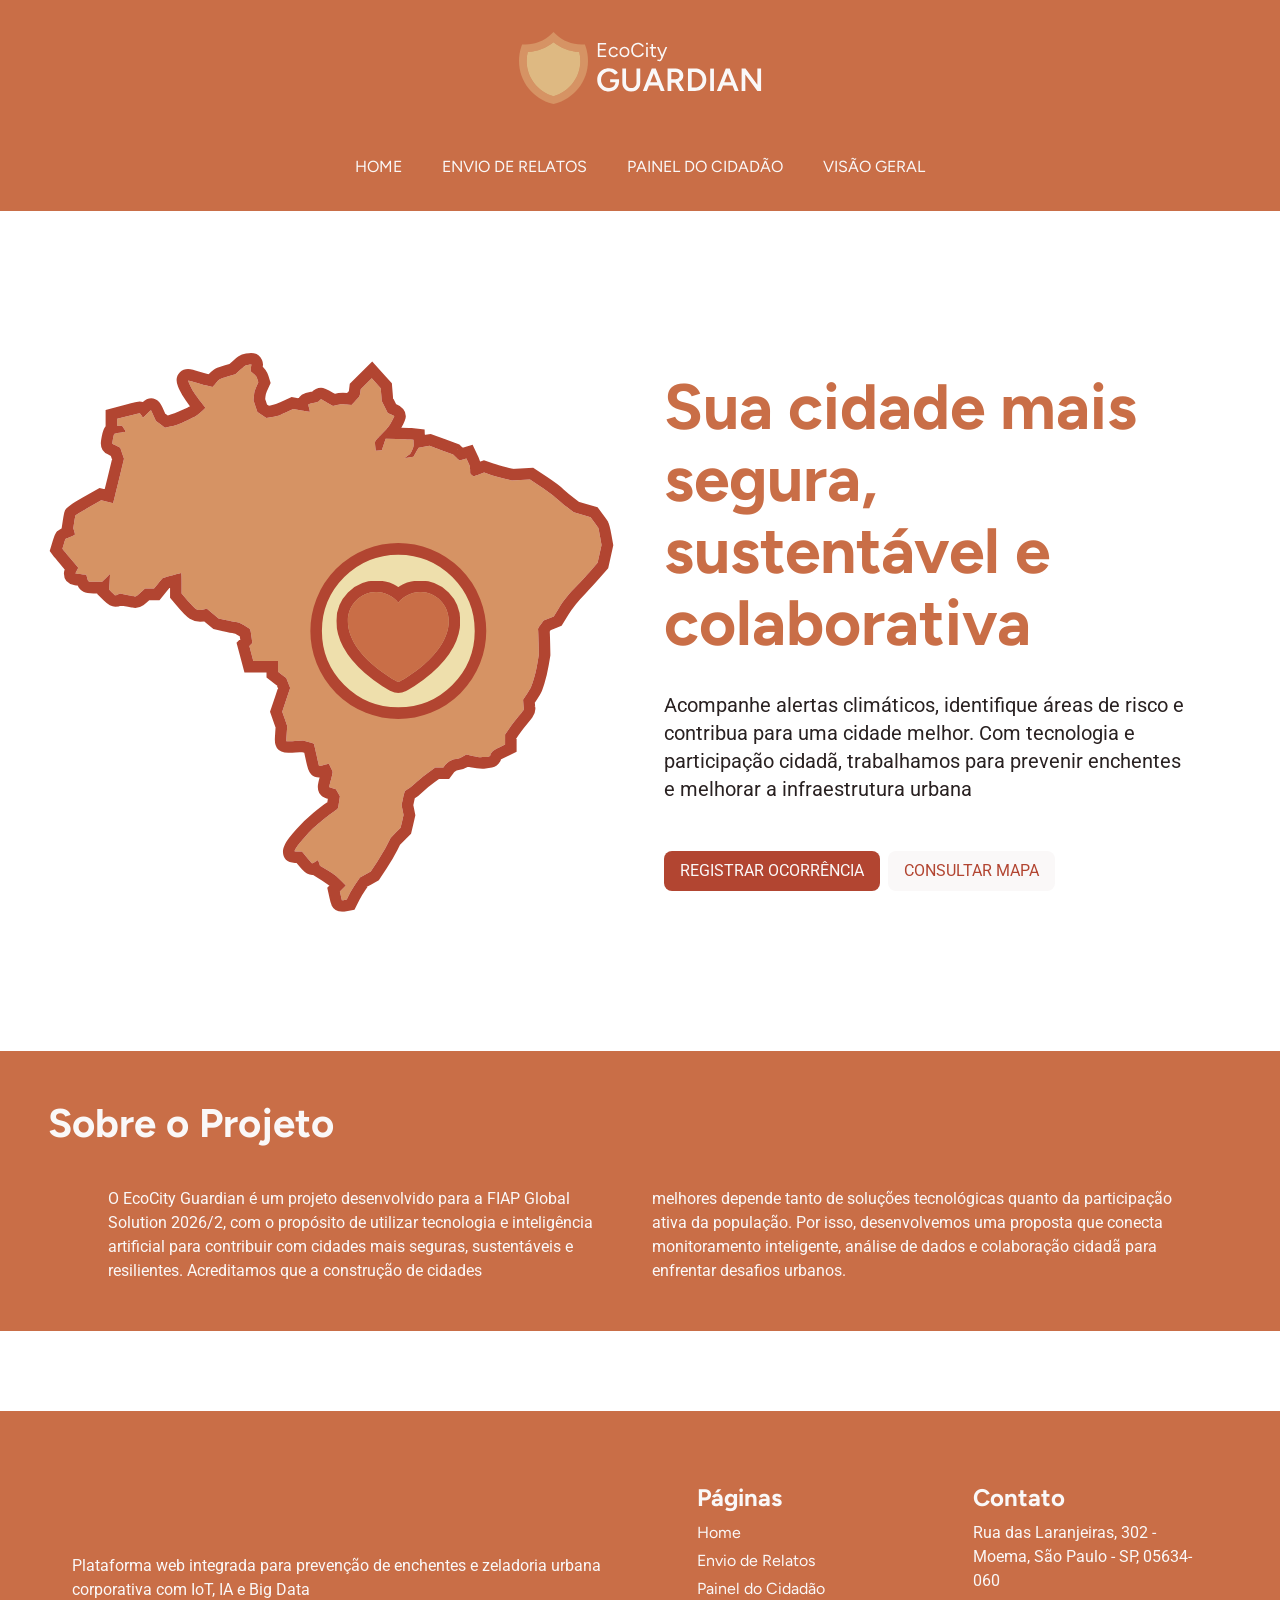
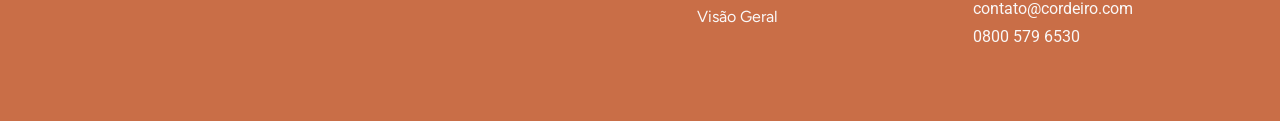
==== frontend/index.html @ 17b219f8 "Adição do frontend" ====
<!DOCTYPE html>
<html lang="pt-br">

<head>
    <meta charset="UTF-8">
    <meta name="viewport" content="width=device-width, initial-scale=1.0">
    <title>EcoCity Guardian</title>
    <link rel="stylesheet" href="./css/style.css">
    <link rel="shortcut icon" href="favicon.ico" type="image/x-icon">
    <link rel="preconnect" href="https://fonts.googleapis.com">
    <link rel="preconnect" href="https://fonts.gstatic.com" crossorigin>
    <link href="https://fonts.googleapis.com/css2?family=Figtree:wght@300..900&family=Roboto:wght@100..900&display=swap" rel="stylesheet">
</head>

<body>
    <header class="navbarBg">
        <div class="navbar">
            <a href="index.html"><img src="./img/svg/Logo.svg" alt=""></a>
            <nav>
                <ul class="fonteNav n1">
                    <li><a href="index.html">Home</a></li>
                    <li><a href="#areasAtuacao">Envio de Relatos</a></li>
                    <li><a href="#beneficios">Painel do Cidadão</a></li>
                    <li><a href="#agendamento">Visão Geral</a></li>
                </ul>
            </nav>
        </div>
    </header>
    <main>
        <div class="secaoCover container">
            <!-- <div class="secaoImagem" id="imgCover" src="./img/jpg/coverBg.jpg" alt="Cuidando da sua comunicação com carinho e atenção"></div> -->
            <img id="imageCover" src="./img/svg/coverBg.svg" alt="">

            <div class="coverDireita">
                <div class="coverTexto">
                    <h1>Sua cidade mais segura, sustentável e colaborativa</h1>
                    <p class="fonte2--L">Acompanhe alertas climáticos, identifique áreas de risco e contribua para uma cidade melhor. Com tecnologia e participação cidadã, trabalhamos para prevenir enchentes e melhorar a infraestrutura urbana</p>
                </div>
                <div class="coverBotoes">
                    <a href="#agendamento">
                        <button class="botaoPrimario fonteBotao">
                            Registrar Ocorrência
                        </button>
                    </a>
                    <a href="">
                        <button class="botaoSecundario fonteBotao">
                            Consultar Mapa
                        </button>
                    </a>
                </div>

            </div>

        </div>
        <div class="sobreBg">
            <div class="secaoSobreMim container n1">
                <h2>
                    Sobre o Projeto
                </h2>
                <div class="sobreConteudo">
                    <p>O EcoCity Guardian é um projeto desenvolvido para a FIAP Global Solution 2026/2, com o propósito de utilizar tecnologia e inteligência artificial para contribuir com cidades mais seguras, sustentáveis e resilientes.
                        Acreditamos que a construção de cidades
                    </p>
                    <p>melhores depende tanto de soluções tecnológicas quanto da participação ativa da população. Por isso, desenvolvemos uma proposta que conecta monitoramento inteligente, análise de dados e colaboração cidadã para enfrentar desafios urbanos.
                    </p>
                </div>

            </div>
        </div>

        <!--<div class="cadastroAgendamento container">
             <div class="secaoCadastro" id="cadastro">
                <div class="cadastroTitulos">
                    <h2 id="form" class="p5">Cadastre-se</h2>
                    <p>Já possui cadastro? Agende seu horário <a href="#" class="linkNormal">aqui</a></p>
                </div>

                <form id="form-usuarios" class="formHome">
                    <input type="hidden" id="usuario-id">
                    <label for="nome">Nome:</label>
                    <input type="text" id="nome" name="nome" placeholder="Digite o nome" required>
                    <label for="cpf">CPF:</label>
                    <input type="text" id="cpf" name="cpf" placeholder="Digite o cpf" required>
                    <label for="telCel">Telefone Celular:</label>
                    <input type="text" id="telCel" name="telCel" placeholder="Digite o telefone" required>
                    <label for="email">Email:</label>
                    <input type="email" id="email" name="email" placeholder="Digite o e-mail" required>
                    <div></div>
                    <button type="submit" id="btn-salvar" class="botaoSecundario p5">Salvar</button>
                </form>
            </div> 
        </div> -->
    </main>
    <footer class="footerBg n1">
        <div class="secaoFooter container fonte2--M">
            <div>
                <img src="./img/svg/logo.svg" alt="">
                <p>
                    Plataforma web integrada para prevenção de enchentes e zeladoria urbana corporativa com IoT, IA e Big Data
                </p>
            </div>
            <div>
                <h5>Páginas</h5>
                <ul>
                    <li><a href="#" class="linkBranco">Home</a></li>
                    <li><a href="#" class="linkBranco">Envio de Relatos</a></li>
                    <li><a href="#" class="linkBranco">Painel do Cidadão</a></li>
                    <li><a href="#" class="linkBranco">Visão Geral</a></li>
                </ul>
            </div>
            <div>
                <h5>Contato</h5>
                <ul>
                    <li>Rua das Laranjeiras, 302 - Moema, São Paulo - SP, 05634-060</li>
                    <li>contato@cordeiro.com</li>
                    <li>0800 579 6530</li>
                </ul>
            </div>
        </div>
    </footer>
    <script src="./js/script.js"></script>
    <script src="./js/app.js"></script>
</body>

</html>
---- frontend/css/style.css ----
@import "./global/reset.css";
@import "./global/global.css";
@import "./global/navbar.css";
@import "./global/cores.css";
@import "./global/tipografias.css";
@import "./cover/cover.css";
@import "./global/footer.css";
@import "./cadastro/cadastroAgendamento.css";
@import "./sobreMim/sobreMim.css"
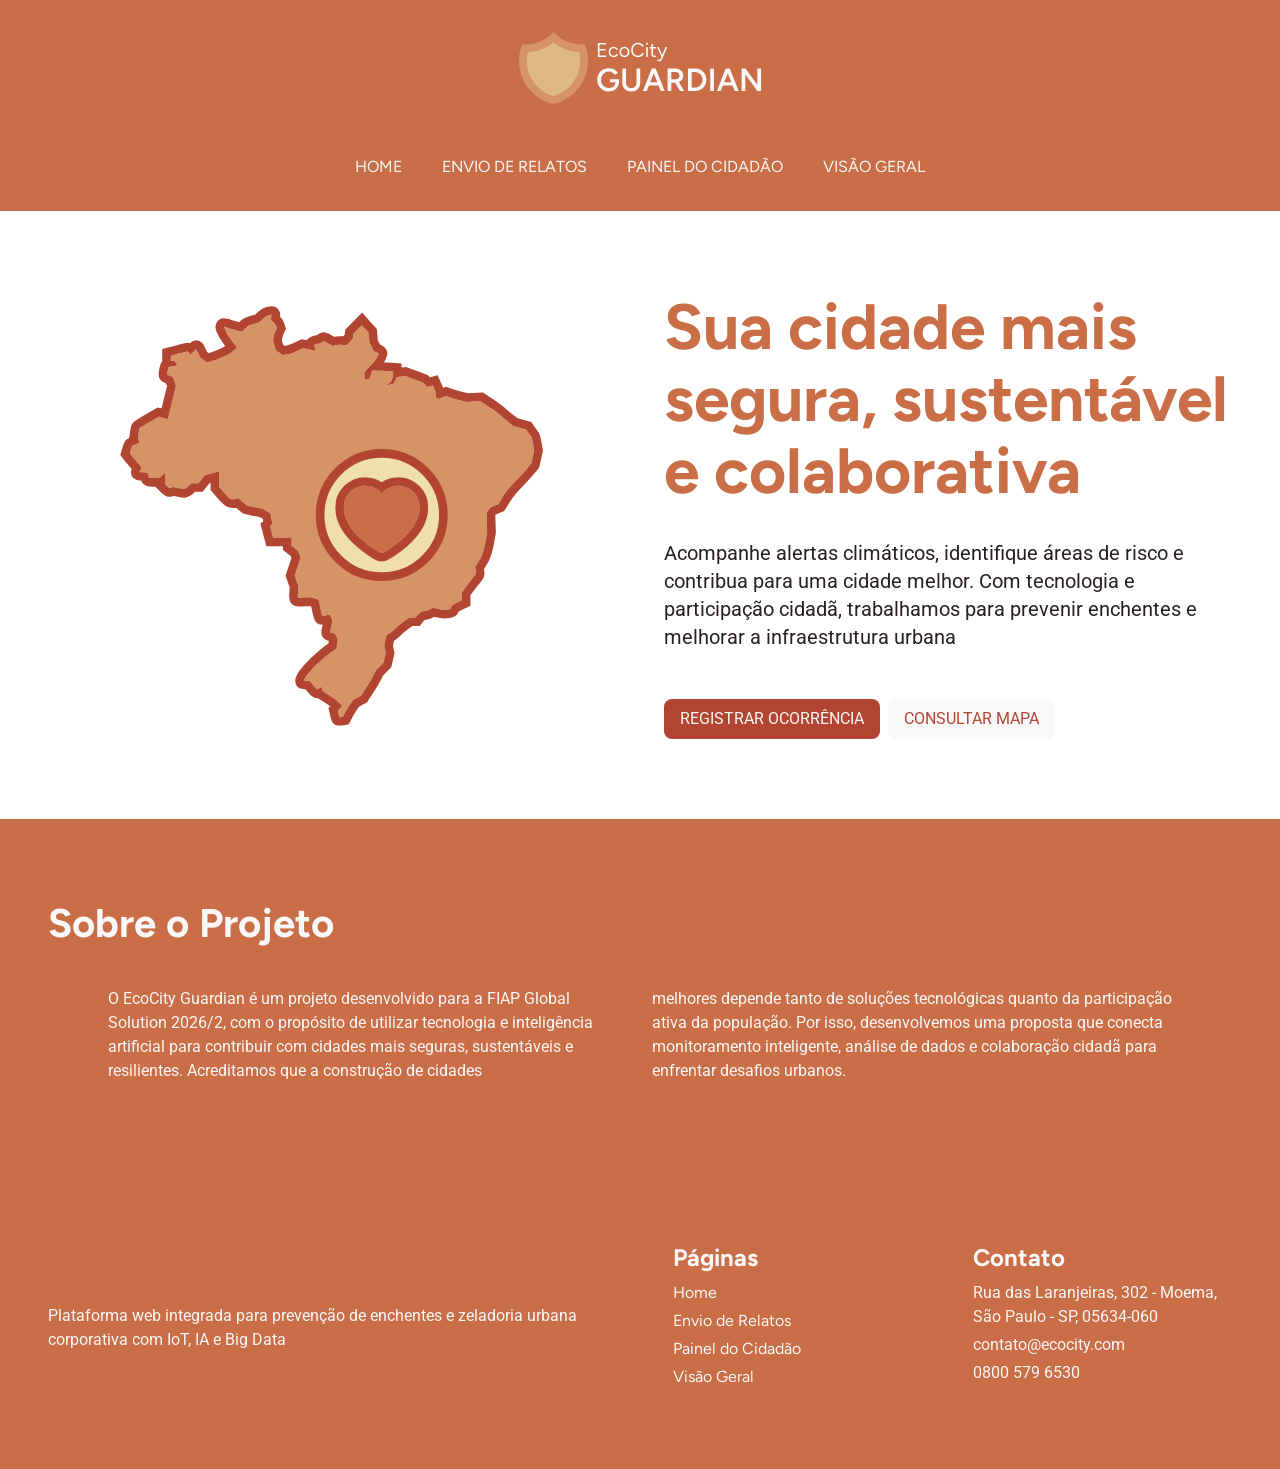
==== commit dca8ec68: "Criação de Form na Página de Relatos" ====
--- a/frontend/index.html
+++ b/frontend/index.html
@@ -19,7 +19,7 @@
             <nav>
                 <ul class="fonteNav n1">
                     <li><a href="index.html">Home</a></li>
-                    <li><a href="#areasAtuacao">Envio de Relatos</a></li>
+                    <li><a href="relatos.html">Envio de Relatos</a></li>
                     <li><a href="#beneficios">Painel do Cidadão</a></li>
                     <li><a href="#agendamento">Visão Geral</a></li>
                 </ul>
@@ -69,14 +69,14 @@
         </div>
 
         <!--<div class="cadastroAgendamento container">
-             <div class="secaoCadastro" id="cadastro">
-                <div class="cadastroTitulos">
+             <div class="secaoRelato" id="cadastro">
+                <div class="relatoTitulos">
                     <h2 id="form" class="p5">Cadastre-se</h2>
                     <p>Já possui cadastro? Agende seu horário <a href="#" class="linkNormal">aqui</a></p>
                 </div>
 
-                <form id="form-usuarios" class="formHome">
-                    <input type="hidden" id="usuario-id">
+                <form id="form-relato" class="formRelato">
+                    <input type="hidden" id="relato-id">
                     <label for="nome">Nome:</label>
                     <input type="text" id="nome" name="nome" placeholder="Digite o nome" required>
                     <label for="cpf">CPF:</label>
@@ -102,24 +102,22 @@
             <div>
                 <h5>Páginas</h5>
                 <ul>
-                    <li><a href="#" class="linkBranco">Home</a></li>
-                    <li><a href="#" class="linkBranco">Envio de Relatos</a></li>
-                    <li><a href="#" class="linkBranco">Painel do Cidadão</a></li>
-                    <li><a href="#" class="linkBranco">Visão Geral</a></li>
+                    <li><a href="index.html" class="linkBranco">Home</a></li>
+                    <li><a href="relatos.html" class="linkBranco">Envio de Relatos</a></li>
+                    <li><a href="painel.html" class="linkBranco">Painel do Cidadão</a></li>
+                    <li><a href="visaoGeral.html" class="linkBranco">Visão Geral</a></li>
                 </ul>
             </div>
             <div>
                 <h5>Contato</h5>
                 <ul>
                     <li>Rua das Laranjeiras, 302 - Moema, São Paulo - SP, 05634-060</li>
-                    <li>contato@cordeiro.com</li>
+                    <li>contato@ecocity.com</li>
                     <li>0800 579 6530</li>
                 </ul>
             </div>
         </div>
     </footer>
-    <script src="./js/script.js"></script>
-    <script src="./js/app.js"></script>
 </body>
 
 </html>
--- a/frontend/css/style.css
+++ b/frontend/css/style.css
@@ -5,5 +5,5 @@
 @import "./global/tipografias.css";
 @import "./cover/cover.css";
 @import "./global/footer.css";
-@import "./cadastro/cadastroAgendamento.css";
-@import "./sobreMim/sobreMim.css"
+@import "./relato/relato.css";
+@import "./sobreMim/sobreMim.css";
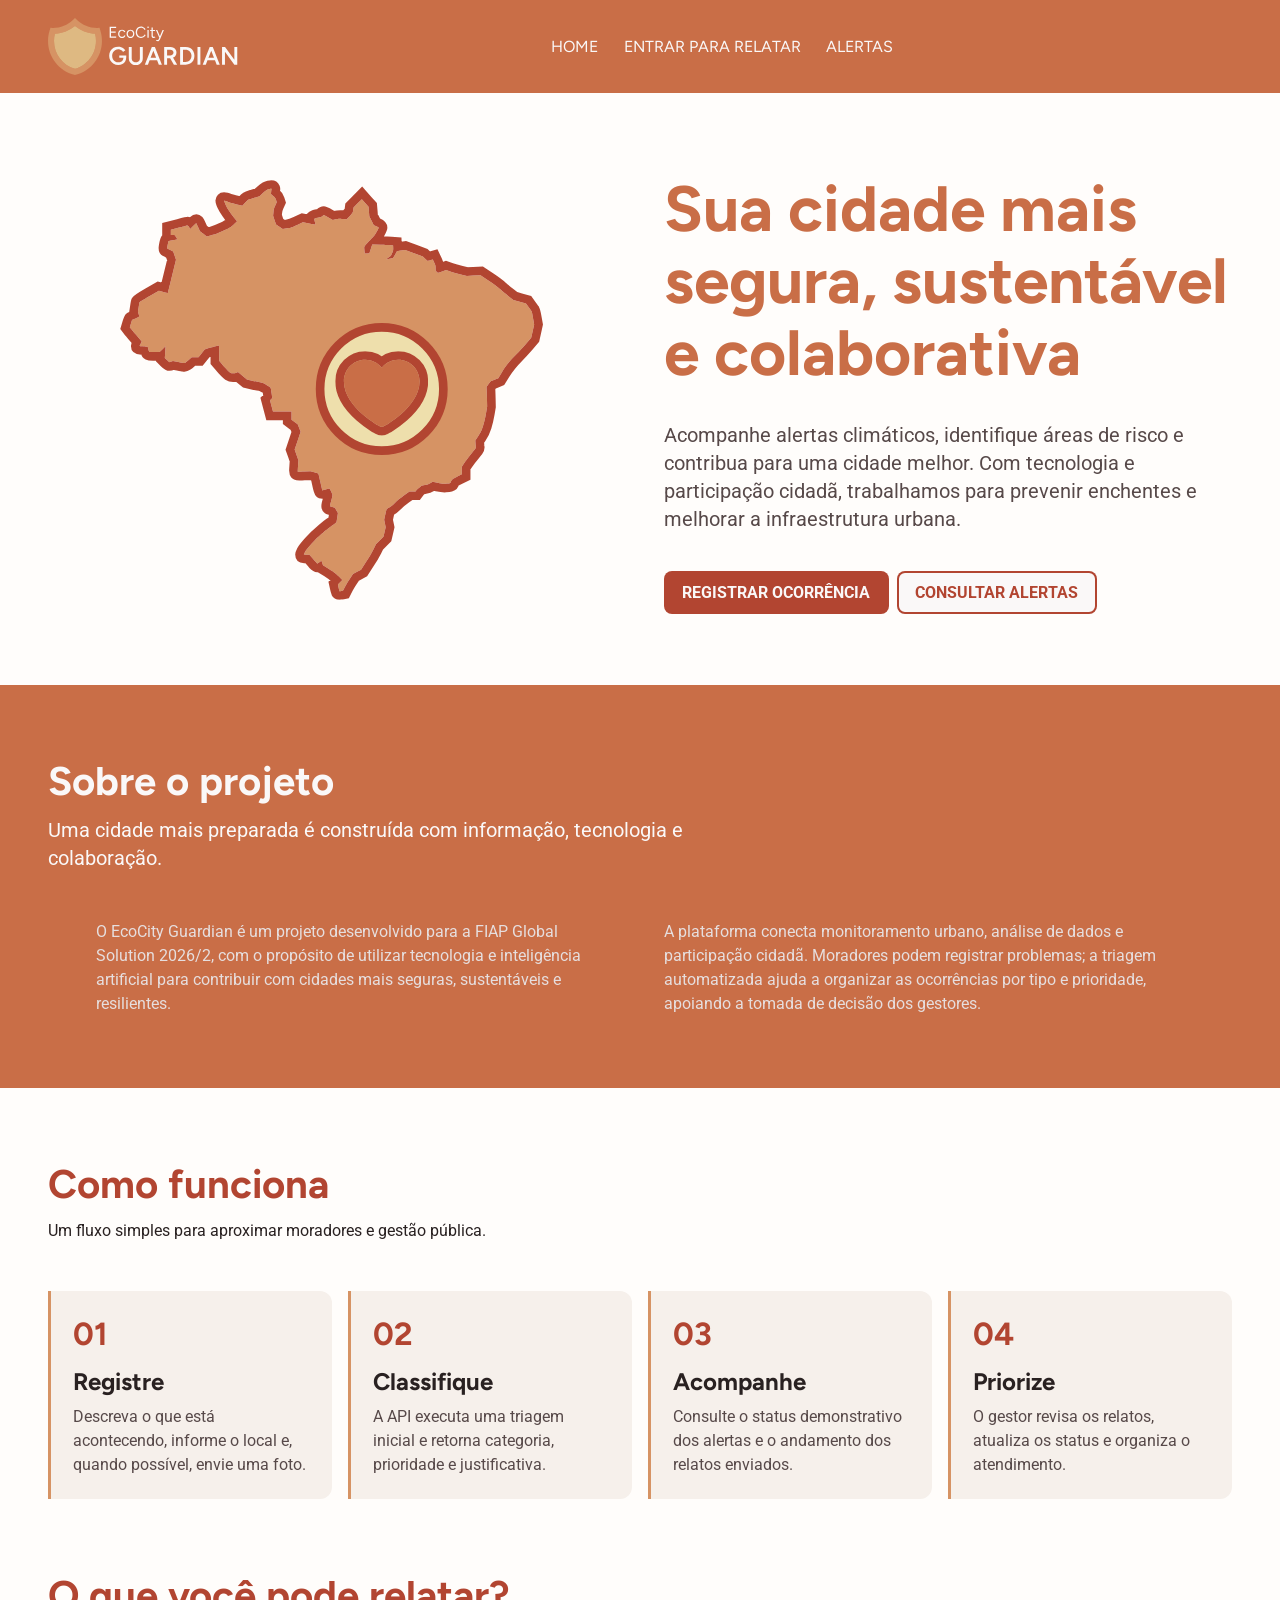
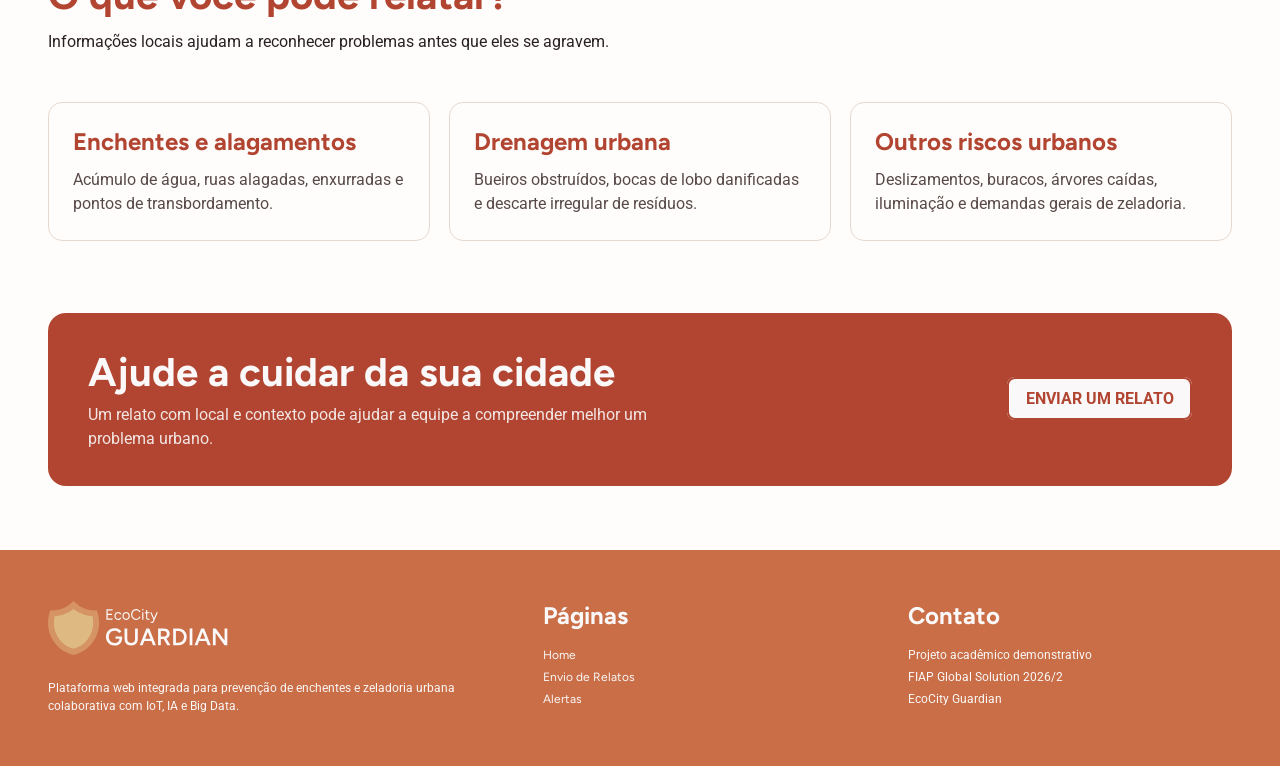
==== commit caf2e93e: "Finalização do Front-end" ====
--- a/frontend/index.html
+++ b/frontend/index.html
@@ -1,123 +1,136 @@
 <!DOCTYPE html>
-<html lang="pt-br">
+<html lang="pt-BR">
 
 <head>
-    <meta charset="UTF-8">
-    <meta name="viewport" content="width=device-width, initial-scale=1.0">
-    <title>EcoCity Guardian</title>
-    <link rel="stylesheet" href="./css/style.css">
-    <link rel="shortcut icon" href="favicon.ico" type="image/x-icon">
-    <link rel="preconnect" href="https://fonts.googleapis.com">
-    <link rel="preconnect" href="https://fonts.gstatic.com" crossorigin>
-    <link href="https://fonts.googleapis.com/css2?family=Figtree:wght@300..900&family=Roboto:wght@100..900&display=swap" rel="stylesheet">
+  <meta charset="UTF-8">
+  <meta name="viewport" content="width=device-width, initial-scale=1.0">
+  <title>EcoCity Guardian | Cidade segura começa com participação</title>
+  <link rel="stylesheet" href="./css/style.css">
+  <link rel="shortcut icon" href="favicon.ico" type="image/x-icon">
+  <link rel="preconnect" href="https://fonts.googleapis.com">
+  <link rel="preconnect" href="https://fonts.gstatic.com" crossorigin>
+  <link href="https://fonts.googleapis.com/css2?family=Figtree:wght@300..900&family=Roboto:wght@100..900&display=swap" rel="stylesheet">
+  <script src="./js/api.js" defer></script>
 </head>
 
 <body>
-    <header class="navbarBg">
-        <div class="navbar">
-            <a href="index.html"><img src="./img/svg/Logo.svg" alt=""></a>
-            <nav>
-                <ul class="fonteNav n1">
-                    <li><a href="index.html">Home</a></li>
-                    <li><a href="relatos.html">Envio de Relatos</a></li>
-                    <li><a href="#beneficios">Painel do Cidadão</a></li>
-                    <li><a href="#agendamento">Visão Geral</a></li>
-                </ul>
-            </nav>
+  <header class="navbarBg">
+    <div class="navbar">
+      <a href="index.html" aria-label="EcoCity Guardian - Home"><img src="./img/svg/Logo.svg" alt="EcoCity Guardian"></a>
+      <nav>
+        <ul class="fonteNav n1">
+          <li><a href="index.html">Home</a></li>
+          <li><a data-link-report data-guest-label="Entrar para relatar" href="login.html">Envio de Relatos</a></li>
+          <li><a href="alertas.html">Alertas</a></li>
+          <li><a data-link-manager href="painel.html" hidden>Painel do Gestor</a></li>
+        </ul>
+      </nav>
+    </div>
+  </header>
+  <main>
+    <section class="secaoCover container">
+      <img id="imageCover" src="./img/svg/coverBg.svg" alt="Ilustração do conceito de cidade resiliente e protegida">
+      <div class="coverDireita">
+        <div class="coverTexto">
+          <h1>Sua cidade mais segura, sustentável e colaborativa</h1>
+          <p class="fonte2--L n4">Acompanhe alertas climáticos, identifique áreas de risco e contribua para uma cidade melhor. Com tecnologia e participação cidadã, trabalhamos para prevenir enchentes e melhorar a infraestrutura urbana.</p>
         </div>
-    </header>
-    <main>
-        <div class="secaoCover container">
-            <!-- <div class="secaoImagem" id="imgCover" src="./img/jpg/coverBg.jpg" alt="Cuidando da sua comunicação com carinho e atenção"></div> -->
-            <img id="imageCover" src="./img/svg/coverBg.svg" alt="">
+        <div class="coverBotoes">
+          <a data-link-report href="login.html"><span class="botaoPrimario fonteBotao">Registrar Ocorrência</span></a>
+          <a href="alertas.html"><span class="botaoSecundario fonteBotao">Consultar Alertas</span></a>
+        </div>
+      </div>
+    </section>
 
-            <div class="coverDireita">
-                <div class="coverTexto">
-                    <h1>Sua cidade mais segura, sustentável e colaborativa</h1>
-                    <p class="fonte2--L">Acompanhe alertas climáticos, identifique áreas de risco e contribua para uma cidade melhor. Com tecnologia e participação cidadã, trabalhamos para prevenir enchentes e melhorar a infraestrutura urbana</p>
-                </div>
-                <div class="coverBotoes">
-                    <a href="#agendamento">
-                        <button class="botaoPrimario fonteBotao">
-                            Registrar Ocorrência
-                        </button>
-                    </a>
-                    <a href="">
-                        <button class="botaoSecundario fonteBotao">
-                            Consultar Mapa
-                        </button>
-                    </a>
-                </div>
+    <section class="sobreBg">
+      <div class="section-shell">
+        <div class="section-heading">
+          <h2>Sobre o projeto</h2>
+          <p class="fonte2--L n1">Uma cidade mais preparada é construída com informação, tecnologia e colaboração.</p>
+        </div>
+        <div class="sobreConteudo n2">
+          <p>O EcoCity Guardian é um projeto desenvolvido para a FIAP Global Solution 2026/2, com o propósito de utilizar tecnologia e inteligência artificial para contribuir com cidades mais seguras, sustentáveis e resilientes.</p>
+          <p>A plataforma conecta monitoramento urbano, análise de dados e participação cidadã. Moradores podem registrar problemas; a triagem automatizada ajuda a organizar as ocorrências por tipo e prioridade, apoiando a tomada de decisão dos gestores.</p>
+        </div>
+      </div>
+    </section>
 
-            </div>
+    <section class="section-shell">
+      <div class="section-heading">
+        <h2>Como funciona</h2>
+        <p>Um fluxo simples para aproximar moradores e gestão pública.</p>
+      </div>
+      <div class="steps-grid">
+        <article class="step-card">
+          <h3>Registre</h3>
+          <p>Descreva o que está acontecendo, informe o local e, quando possível, envie uma foto.</p>
+        </article>
+        <article class="step-card">
+          <h3>Classifique</h3>
+          <p>A API executa uma triagem inicial e retorna categoria, prioridade e justificativa.</p>
+        </article>
+        <article class="step-card">
+          <h3>Acompanhe</h3>
+          <p>Consulte o status demonstrativo dos alertas e o andamento dos relatos enviados.</p>
+        </article>
+        <article class="step-card">
+          <h3>Priorize</h3>
+          <p>O gestor revisa os relatos, atualiza os status e organiza o atendimento.</p>
+        </article>
+      </div>
+    </section>
 
-        </div>
-        <div class="sobreBg">
-            <div class="secaoSobreMim container n1">
-                <h2>
-                    Sobre o Projeto
-                </h2>
-                <div class="sobreConteudo">
-                    <p>O EcoCity Guardian é um projeto desenvolvido para a FIAP Global Solution 2026/2, com o propósito de utilizar tecnologia e inteligência artificial para contribuir com cidades mais seguras, sustentáveis e resilientes.
-                        Acreditamos que a construção de cidades
-                    </p>
-                    <p>melhores depende tanto de soluções tecnológicas quanto da participação ativa da população. Por isso, desenvolvemos uma proposta que conecta monitoramento inteligente, análise de dados e colaboração cidadã para enfrentar desafios urbanos.
-                    </p>
-                </div>
-
-            </div>
-        </div>
-
-        <!--<div class="cadastroAgendamento container">
-             <div class="secaoRelato" id="cadastro">
-                <div class="relatoTitulos">
-                    <h2 id="form" class="p5">Cadastre-se</h2>
-                    <p>Já possui cadastro? Agende seu horário <a href="#" class="linkNormal">aqui</a></p>
-                </div>
-
-                <form id="form-relato" class="formRelato">
-                    <input type="hidden" id="relato-id">
-                    <label for="nome">Nome:</label>
-                    <input type="text" id="nome" name="nome" placeholder="Digite o nome" required>
-                    <label for="cpf">CPF:</label>
-                    <input type="text" id="cpf" name="cpf" placeholder="Digite o cpf" required>
-                    <label for="telCel">Telefone Celular:</label>
-                    <input type="text" id="telCel" name="telCel" placeholder="Digite o telefone" required>
-                    <label for="email">Email:</label>
-                    <input type="email" id="email" name="email" placeholder="Digite o e-mail" required>
-                    <div></div>
-                    <button type="submit" id="btn-salvar" class="botaoSecundario p5">Salvar</button>
-                </form>
-            </div> 
-        </div> -->
-    </main>
-    <footer class="footerBg n1">
-        <div class="secaoFooter container fonte2--M">
-            <div>
-                <img src="./img/svg/logo.svg" alt="">
-                <p>
-                    Plataforma web integrada para prevenção de enchentes e zeladoria urbana corporativa com IoT, IA e Big Data
-                </p>
-            </div>
-            <div>
-                <h5>Páginas</h5>
-                <ul>
-                    <li><a href="index.html" class="linkBranco">Home</a></li>
-                    <li><a href="relatos.html" class="linkBranco">Envio de Relatos</a></li>
-                    <li><a href="painel.html" class="linkBranco">Painel do Cidadão</a></li>
-                    <li><a href="visaoGeral.html" class="linkBranco">Visão Geral</a></li>
-                </ul>
-            </div>
-            <div>
-                <h5>Contato</h5>
-                <ul>
-                    <li>Rua das Laranjeiras, 302 - Moema, São Paulo - SP, 05634-060</li>
-                    <li>contato@ecocity.com</li>
-                    <li>0800 579 6530</li>
-                </ul>
-            </div>
-        </div>
-    </footer>
+    <section class="section-shell" style="padding-top:0">
+      <div class="section-heading">
+        <h2>O que você pode relatar?</h2>
+        <p>Informações locais ajudam a reconhecer problemas antes que eles se agravem.</p>
+      </div>
+      <div class="feature-grid">
+        <article class="feature-card">
+          <h3>Enchentes e alagamentos</h3>
+          <p>Acúmulo de água, ruas alagadas, enxurradas e pontos de transbordamento.</p>
+        </article>
+        <article class="feature-card">
+          <h3>Drenagem urbana</h3>
+          <p>Bueiros obstruídos, bocas de lobo danificadas e descarte irregular de resíduos.</p>
+        </article>
+        <article class="feature-card">
+          <h3>Outros riscos urbanos</h3>
+          <p>Deslizamentos, buracos, árvores caídas, iluminação e demandas gerais de zeladoria.</p>
+        </article>
+      </div>
+    </section>
+    <section class="cta-band">
+      <div>
+        <h2>Ajude a cuidar da sua cidade</h2>
+        <p>Um relato com local e contexto pode ajudar a equipe a compreender melhor um problema urbano.</p>
+      </div><a data-link-report href="login.html"><span class="botaoSecundario fonteBotao">Enviar um relato</span></a>
+    </section>
+  </main>
+  <footer class="footerBg n1">
+    <div class="secaoFooter container fonte2--M">
+      <div><img src="./img/svg/Logo.svg" alt="EcoCity Guardian">
+        <p>Plataforma web integrada para prevenção de enchentes e zeladoria urbana colaborativa com IoT, IA e Big Data.</p>
+      </div>
+      <div>
+        <h5>Páginas</h5>
+        <ul>
+          <li><a href="index.html" class="linkBranco">Home</a></li>
+          <li><a data-link-report href="login.html" class="linkBranco">Envio de Relatos</a></li>
+          <li><a href="alertas.html" class="linkBranco">Alertas</a></li>
+          <li><a data-link-manager href="painel.html" class="linkBranco" hidden>Painel do Gestor</a></li>
+        </ul>
+      </div>
+      <div>
+        <h5>Contato</h5>
+        <ul>
+          <li>Projeto acadêmico demonstrativo</li>
+          <li>FIAP Global Solution 2026/2</li>
+          <li>EcoCity Guardian</li>
+        </ul>
+      </div>
+    </div>
+  </footer>
 </body>
 
 </html>
--- a/frontend/css/style.css
+++ b/frontend/css/style.css
@@ -7,3 +7,5 @@
 @import "./global/footer.css";
 @import "./relato/relato.css";
 @import "./sobreMim/sobreMim.css";
+
+@import "./app.css";
